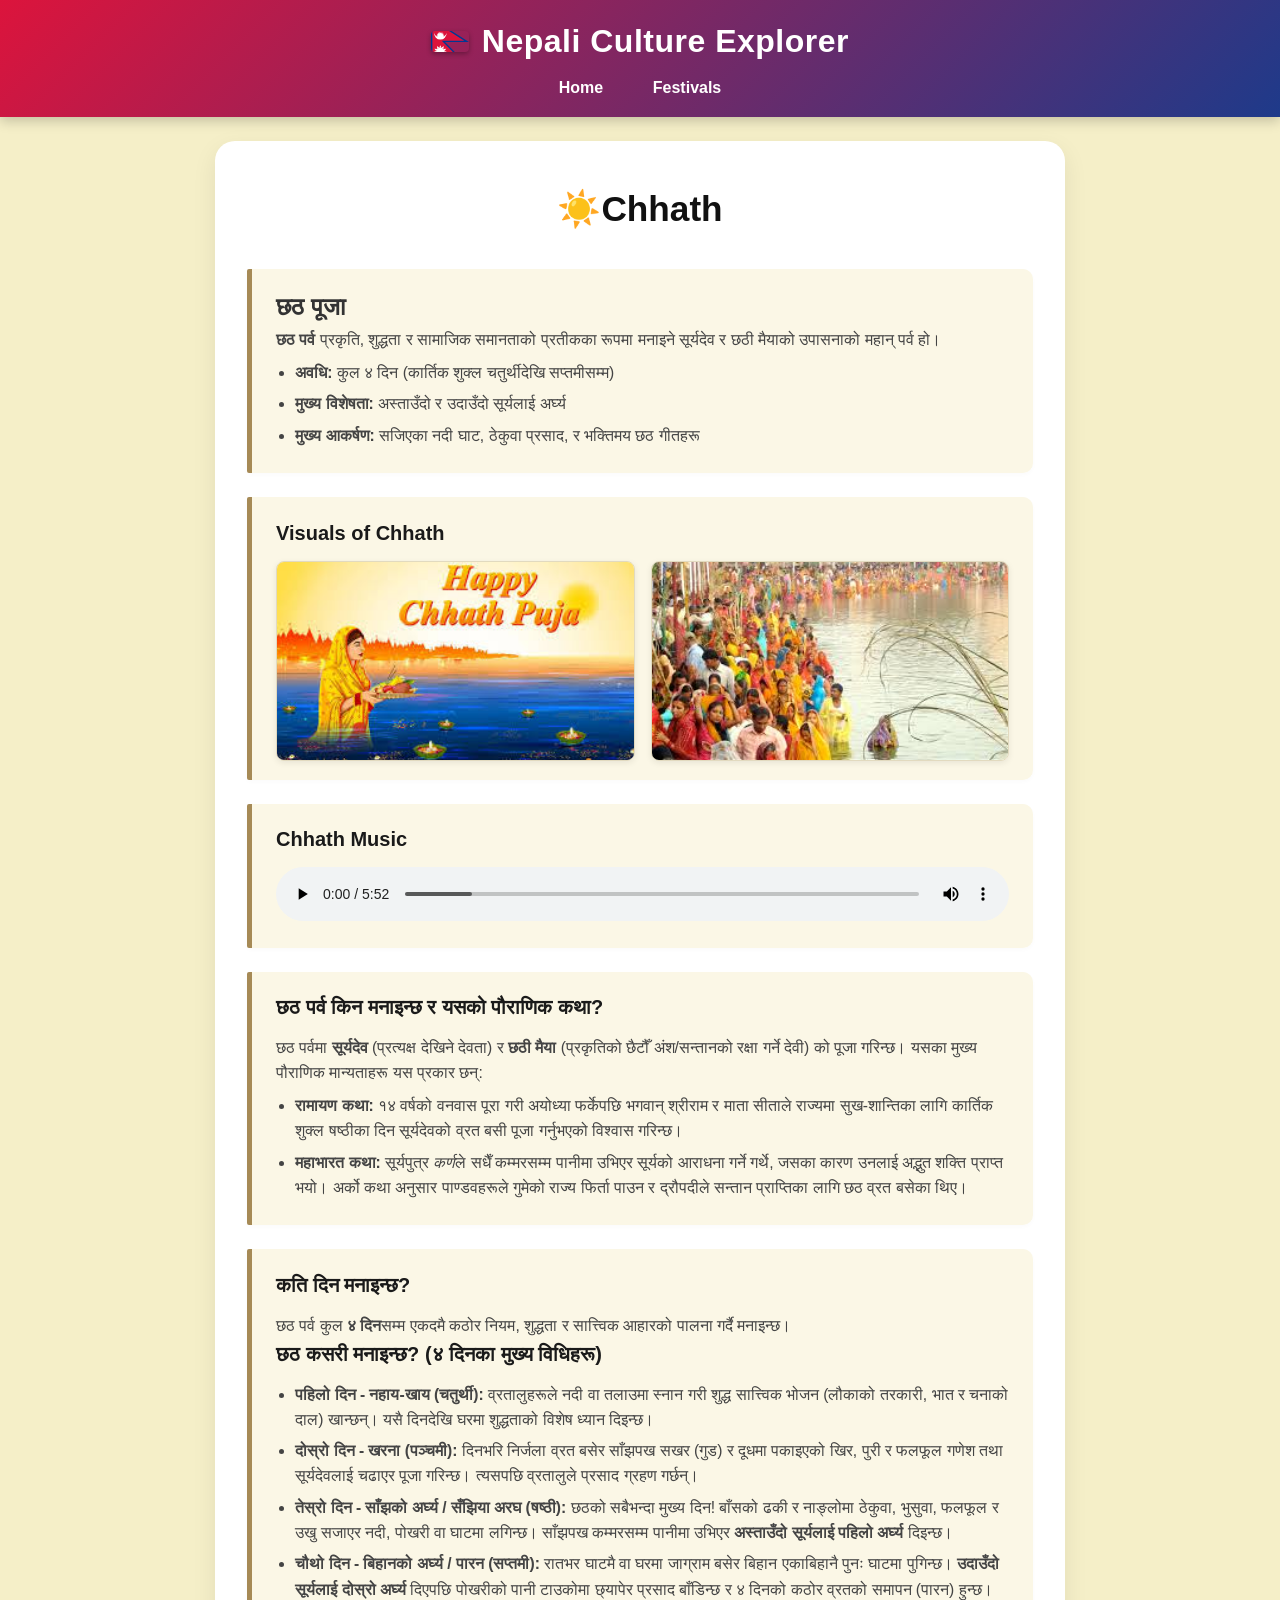
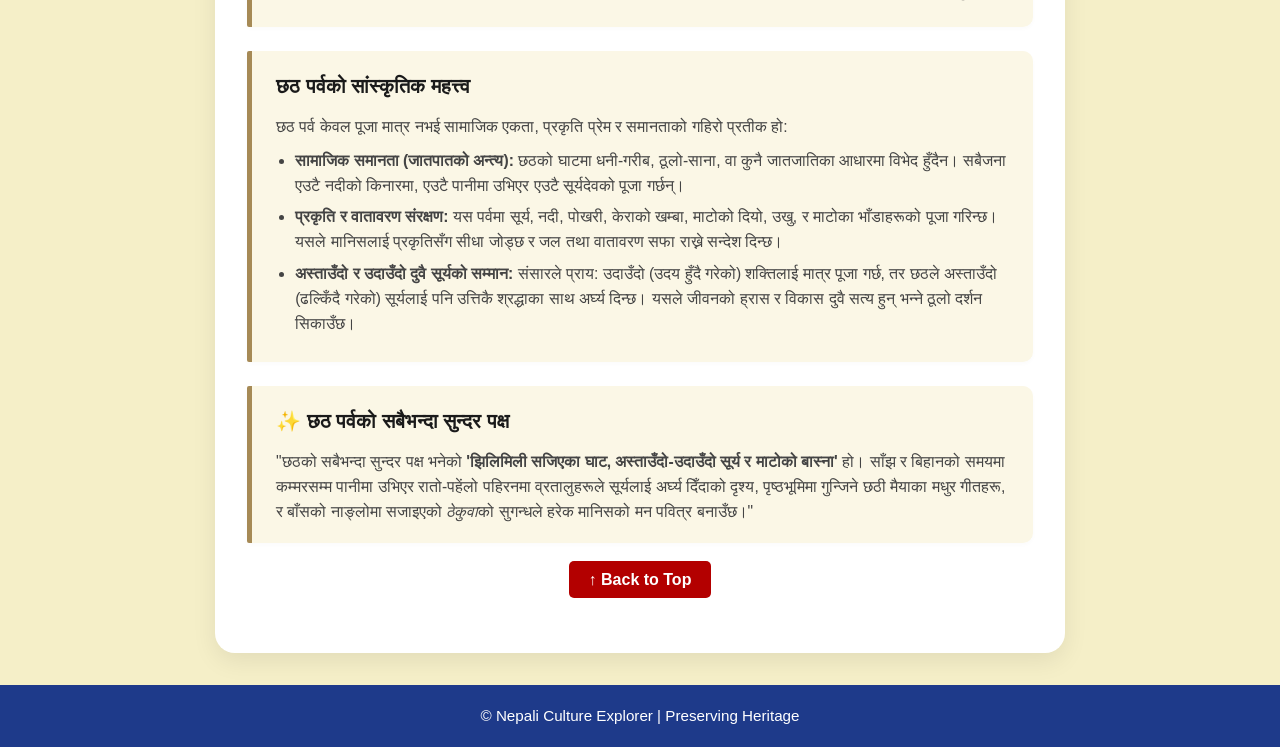
==== pages/chath.html @ 8af504a9 "Initial commit" ====
<!DOCTYPE html>
<html lang="en">
<head>
    <meta charset="UTF-8">
    <meta name="viewport" content="width=device-width, initial-scale=1.0">
    <title>Chhath - Nepali Culture Explorer</title>
    <link rel="stylesheet" href="../styles.css">
</head>
<body>
    <header>
        <h1><img src="../images/flag.svg" class="flag" alt="Nepal Flag"> Nepali Culture Explorer</h1>
        <nav>
            <ul>
                <li><a href="../index.html">Home</a></li>
                <li><a href="../festivals.html">Festivals</a></li>
            </ul>
        </nav>
    </header>
    
    <main class="main-card">
        <h2 class="page-title">☀️Chhath</h2>
        
        <!-- Overview -->
   <div class="content-box overview-card">
    <h2>छठ पूजा</h2>
    <p class="overview-lead">
        <strong>छठ पर्व</strong> प्रकृति, शुद्धता र सामाजिक समानताको प्रतीकका रूपमा मनाइने सूर्यदेव र छठी मैयाको उपासनाको महान् पर्व हो।
    </p>
    <ul class="overview-list">
        <li><strong>अवधि:</strong> कुल ४ दिन (कार्तिक शुक्ल चतुर्थीदेखि सप्तमीसम्म)</li>
        <li><strong>मुख्य विशेषता:</strong> अस्ताउँदो र उदाउँदो सूर्यलाई अर्घ्य</li>
        <li><strong>मुख्य आकर्षण:</strong> सजिएका नदी घाट, ठेकुवा प्रसाद, र भक्तिमय छठ गीतहरू</li>
    </ul>
</div>
        
        <!-- Visuals -->
        <section class="content-box">
            <h3>Visuals of Chhath</h3>
            <style>img {
               width: 100%;
                aspect-ratio: 16 / 9;
                 object-fit: cover;}</style>
            <div class="image-gallery">
                <img src="../images/chath 1.jpeg" width="600" height="400" alt="D sun during Chhath" class="visual-img">
                <img src="../images/chat2.jpeg" width="600" height="400"  alt="Thekua cath offerings" class="visual-img">
            </div>
        </section> 

        <!-- Music -->
        <section class="content-box">
            <h3>Chhath Music</h3>
            <div class="audio-container">
                <audio controls>
                    <source src="../music/chath.mp3" type="audio/mpeg">
                    Your browser does not support the audio element.
                </audio>
            </div>
        </section>

        <!-- Mythology -->
        <section class="content-box">
    <!-- Part 1: Why & Mythology (किन र पौराणिक कथा) -->
    <div class="content-part mythology">
        <h3> छठ पर्व किन मनाइन्छ र यसको पौराणिक कथा?</h3>
        <p>
            छठ पर्वमा <strong>सूर्यदेव</strong> (प्रत्यक्ष देखिने देवता) र <strong>छठी मैया</strong> (प्रकृतिको छैटौँ अंश/सन्तानको रक्षा गर्ने देवी) को पूजा गरिन्छ। यसका मुख्य पौराणिक मान्यताहरू यस प्रकार छन्:
        </p>
        <ul>
            <li><strong>रामायण कथा:</strong> १४ वर्षको वनवास पूरा गरी अयोध्या फर्केपछि भगवान् श्रीराम र माता सीताले राज्यमा सुख-शान्तिका लागि कार्तिक शुक्ल षष्ठीका दिन सूर्यदेवको व्रत बसी पूजा गर्नुभएको विश्वास गरिन्छ।</li>
            <li><strong>महाभारत कथा:</strong> सूर्यपुत्र <em>कर्ण</em>ले सधैँ कम्मरसम्म पानीमा उभिएर सूर्यको आराधना गर्ने गर्थे, जसका कारण उनलाई अद्भुत शक्ति प्राप्त भयो। अर्को कथा अनुसार पाण्डवहरूले गुमेको राज्य फिर्ता पाउन र द्रौपदीले सन्तान प्राप्तिका लागि छठ व्रत बसेका थिए।</li>
        </ul>
    </div>

    <!-- Part 2: Significance (महत्त्व र सन्देश) -->
    
</section>

        <!-- Day-wise Celebrations -->
      <section class="content-box">
    <!-- Part 1: Duration (कति दिन मनाइन्छ?) -->
    <div class="content-part duration-overview">
        <h3>कति दिन मनाइन्छ?</h3>
        <p>
            छठ पर्व कुल <strong>४ दिन</strong>सम्म एकदमै कठोर नियम, शुद्धता र सात्त्विक आहारको पालना गर्दै मनाइन्छ।
        </p>
    </div>

    <!-- Part 2: Day-by-Day Rituals (के-के हुन्छ?) -->
    <div class="content-part daily-events">
        <h3> छठ कसरी मनाइन्छ? (४ दिनका मुख्य विधिहरू)</h3>
        <ul>
            <li>
                <strong>पहिलो दिन - नहाय-खाय (चतुर्थी):</strong> 
                व्रतालुहरूले नदी वा तलाउमा स्नान गरी शुद्ध सात्त्विक भोजन (लौकाको तरकारी, भात र चनाको दाल) खान्छन्। यसै दिनदेखि घरमा शुद्धताको विशेष ध्यान दिइन्छ।
            </li>
            <li>
                <strong>दोस्रो दिन - खरना (पञ्चमी):</strong> 
                दिनभरि निर्जला व्रत बसेर साँझपख सखर (गुड) र दूधमा पकाइएको खिर, पुरी र फलफूल गणेश तथा सूर्यदेवलाई चढाएर पूजा गरिन्छ। त्यसपछि व्रतालुले प्रसाद ग्रहण गर्छन्।
            </li>
            <li>
                <strong>तेस्रो दिन - साँझको अर्घ्य / सँझिया अरघ (षष्ठी):</strong> 
                छठको सबैभन्दा मुख्य दिन! बाँसको ढकी र नाङ्लोमा ठेकुवा, भुसुवा, फलफूल र उखु सजाएर नदी, पोखरी वा घाटमा लगिन्छ। साँझपख कम्मरसम्म पानीमा उभिएर <strong>अस्ताउँदो सूर्यलाई पहिलो अर्घ्य</strong> दिइन्छ।
            </li>
            <li>
                <strong>चौथो दिन - बिहानको अर्घ्य / पारन (सप्तमी):</strong> 
                रातभर घाटमै वा घरमा जाग्राम बसेर बिहान एकाबिहानै पुनः घाटमा पुगिन्छ। <strong>उदाउँदो सूर्यलाई दोस्रो अर्घ्य</strong> दिएपछि पोखरीको पानी टाउकोमा छ्यापेर प्रसाद बाँडिन्छ र ४ दिनको कठोर व्रतको समापन (पारन) हुन्छ।
            </li>
        </ul>
    </div>
</section>

        <!-- Cultural and Social Importance -->
       <section class="content-box">
    <!-- Part 1: Cultural Significance (सांस्कृतिक महत्त्व) -->
    <div class="content-part cultural-significance">
        <h3> छठ पर्वको सांस्कृतिक महत्त्व</h3>
        <p>
            छठ पर्व केवल पूजा मात्र नभई सामाजिक एकता, प्रकृति प्रेम र समानताको गहिरो प्रतीक हो:
        </p>
        <ul>
            <li><strong>सामाजिक समानता (जातपातको अन्त्य):</strong> छठको घाटमा धनी-गरीब, ठूलो-साना, वा कुनै जातजातिका आधारमा विभेद हुँदैन। सबैजना एउटै नदीको किनारमा, एउटै पानीमा उभिएर एउटै सूर्यदेवको पूजा गर्छन्।</li>
            <li><strong>प्रकृति र वातावरण संरक्षण:</strong> यस पर्वमा सूर्य, नदी, पोखरी, केराको खम्बा, माटोको दियो, उखु, र माटोका भाँडाहरूको पूजा गरिन्छ। यसले मानिसलाई प्रकृतिसँग सीधा जोड्छ र जल तथा वातावरण सफा राख्ने सन्देश दिन्छ।</li>
            <li><strong>अस्ताउँदो र उदाउँदो दुवै सूर्यको सम्मान:</strong> संसारले प्राय: उदाउँदो (उदय हुँदै गरेको) शक्तिलाई मात्र पूजा गर्छ, तर छठले अस्ताउँदो (ढल्किँदै गरेको) सूर्यलाई पनि उत्तिकै श्रद्धाका साथ अर्घ्य दिन्छ। यसले जीवनको ह्रास र विकास दुवै सत्य हुन् भन्ने ठूलो दर्शन सिकाउँछ।</li>
        </ul>
    </div></section>
 <section class="content-box">
    <!-- Part 2: Most Beautiful Part (सबैभन्दा सुन्दर पक्ष) -->
    <div class="content-part beautiful-part">
        <h3>✨  छठ पर्वको सबैभन्दा सुन्दर पक्ष</h3>
        <p class="quote-text">
            "छठको सबैभन्दा सुन्दर पक्ष भनेको <strong>'झिलिमिली सजिएका घाट, अस्ताउँदो-उदाउँदो सूर्य र माटोको बास्ना'</strong> हो। साँझ र बिहानको समयमा कम्मरसम्म पानीमा उभिएर रातो-पहेंलो पहिरनमा व्रतालुहरूले सूर्यलाई अर्घ्य दिँदाको दृश्य, पृष्ठभूमिमा गुन्जिने छठी मैयाका मधुर गीतहरू, र बाँसको नाङ्लोमा सजाइएको <em>ठेकुवा</em>को सुगन्धले हरेक मानिसको मन पवित्र बनाउँछ।"
        </p>
    </div>
</section>
<!-- Simple Back to Top Button -->
<div style="text-align: center; margin: 20px 0;">
    <a href="#" style="padding: 10px 20px; background: #b30000; color: white; text-decoration: none; border-radius: 5px; font-weight: bold;">
        ↑ Back to Top
    </a>
</div>
    </main>
    <footer>
        <p>© Nepali Culture Explorer | Preserving Heritage</p>
    </footer>
    
    <script src="../script.js"></script>
</body>
</html>
---- styles.css ----
* {
  margin: 0;
  padding: 0;
  box-sizing: border-box;
}

body {
  font-family: 'Arial', sans-serif;
  line-height: 1.6;
  color: #333333;
  background-color:#f5efc8 ;
  min-height: 100vh;
}

body::before {
  content: "";
  position: fixed;
  top: 0; 
  left: 0; 
  width: 100%; 
  height: 100%;
  background-image: url('https://www.transparenttextures.com/patterns/bright-squares.png');
  opacity: 0.08;
  pointer-events: none;
  z-index: -1;
}

/* --- HEADER --- */
header {
  background: linear-gradient(135deg, #dc143c, #1e3a8a);
  color: #ffffff;
  padding: 1rem 2rem;
  box-shadow: 0 4px 12px rgba(0, 0, 0, 0.2);
  position: sticky;
  top: 0;
  z-index: 1000;
  display: flex;
  flex-direction: column;
  align-items: center;
  justify-content: center;
  gap: 0.5rem;
}

header h1 {
  display: flex;
  align-items: center;
  justify-content: center;
  gap: 0.8rem;
  font-size: 2rem;
  letter-spacing: 0.5px;
}

header img.flag {
  width: 38px;
  height: auto;
  border-radius: 4px;
  box-shadow: 0 2px 5px rgba(0, 0, 0, 0.3);
  transition: transform 0.3s ease;
}

header img.flag:hover {
  transform: rotate(-10deg) scale(1.08);
}

nav ul {
  list-style: none;
  display: flex;
  justify-content: center;
  gap: 1.5rem;
}

nav a {
  color: #ffffff;
  text-decoration: none;
  font-weight: bold;
  padding: 0.4rem 0.8rem;
  border-radius: 6px;
  position: relative;
  transition: all 0.3s ease;
}

nav a:hover {
  background: rgba(255, 255, 255, 0.2);
}

nav a::after {
  content: "";
  position: absolute;
  bottom: -4px;
  left: 0;
  width: 0;
  height: 2px;
  background: #ffd700;
  transition: width 0.3s ease;
}

nav a:hover::after {
  width: 100%;
}

/* --- MAIN CONTAINER --- */
main {
  max-width: 1000px;
  margin: 0 auto;
  padding: 2.5rem 1rem;
}

/* --- HOME PAGE HERO CARD --- */
.welcome {
  background: linear-gradient(135deg, rgba(220, 20, 60, 0.85), rgba(30, 58, 138, 0.85)),
              url('https://images.unsplash.com/photo-1578662996442-48f60103fc96?auto=format&fit=crop&w=1600&q=80') center/cover no-repeat;
  color: #ffffff;
  padding: 4rem 2rem;
  text-align: center;
  border-radius: 16px;
  box-shadow: 0 10px 25px rgba(0, 0, 0, 0.2);
}

.welcome h2 {
  font-size: 2.2rem;
  margin-bottom: 1rem;
  text-shadow: 2px 2px 6px rgba(0, 0, 0, 0.6);
}

.welcome p {
  font-size: 1.15rem;
  margin-bottom: 2rem;
  max-width: 700px;
  margin-left: auto;
  margin-right: auto;
}

/* --- FESTIVALS PAGE CARD --- */
.festivals-card {
  background: linear-gradient(135deg, rgba(220, 20, 60, 0.88), rgba(30, 58, 138, 0.88));
  color: #ffffff;
  padding: 3.5rem 2.5rem;
  text-align: center;
  border-radius: 16px;
  box-shadow: 0 10px 25px rgba(0, 0, 0, 0.2);
}

.festivals-card h2 {
  font-size: 2.2rem;
  margin-bottom: 0.8rem;
  text-shadow: 2px 2px 6px rgba(0, 0, 0, 0.6);
}

.festivals-card p {
  font-size: 1.15rem;
  margin-bottom: 2.5rem;
  color: #f8f9fa;
  max-width: 700px;
  margin-left: auto;
  margin-right: auto;
}

/* Grid & Button Styles */
.festival-grid {
  display: grid;
  grid-template-columns: repeat(2, 1fr);
  gap: 1.2rem;
  max-width: 750px;
  margin: 0 auto;
}

.festival-column {
  display: flex;
  flex-direction: column;
  gap: 1rem;
}

.cta-button{
  
  background: #1e3a8a;
  backdrop-filter: blur(10px);
  -webkit-backdrop-filter: blur(10px);
  border: 1px solid rgba(255, 255, 255, 0.18);
  border-radius: 50px;
  color:#ffd700;
  font-weight: 600;
  font-size: 16px;
  padding: 12px 24px;
  transition: all 0.3s ease;
  cursor: pointer;
  box-shadow: inset 0 1px 1px rgba(255, 255, 255, 0.1);
 text-decoration :none;
 
}

.cta-button:hover {
  background: rgba(255, 255, 255, 0.15);
  border-color: rgba(255, 255, 255, 0.3);
  box-shadow: 0 4px 15px rgba(0, 0, 0, 0.2);
  transform: translateY(-2px);
}
/* =========================================================
   INDIVIDUAL FESTIVAL DETAILS PAGE (DASHAIN, TIHAR, BUDDHA JAYANTI, ETC.)
   ========================================================= */

/* Central Main Card Container */
.main-card {
  max-width: 850px;
  margin: 1.5rem auto;
  background-color: #ffffff;
  border-radius: 20px;
  padding: 2.5rem 2rem;
  box-shadow: 0 8px 24px rgba(0, 0, 0, 0.08);
}

/* Title for Individual Festival */
.page-title {
  text-align: center;
  font-size: 2.2rem;
  font-weight: bold;
  margin-top: 0;
  margin-bottom: 2rem;
  color: #111111;
}

/* Inner Cream Box with Left Border Accent */
.content-box {
  background-color: #fbf7e6; /* Warm cream background */
  border-left: 5px solid #a68a56; /* Golden/Tan left border */
  padding: 1.2rem 1.5rem;
  margin-bottom: 1.5rem;
  border-radius: 2px 10px 10px 2px;
  box-shadow: 0 2px 5px rgba(0, 0, 0, 0.02);
}

.content-box h3 {
  margin-top: 0;
  margin-bottom: 0.75rem;
  font-size: 1.25rem;
  color: #1a1a1a;
  font-weight: bold;
}

.content-box p {
  font-size: 0.98rem;
  color: #444444;
  line-height: 1.6;
  margin-bottom: 0.5rem;
}

.content-box p:last-child {
  margin-bottom: 0;
}

.content-box ul, 
.content-box ol {
  padding-left: 1.2rem;
  color: #444444;
  font-size: 0.98rem;
}

.content-box li {
  margin-bottom: 0.4rem;
}

/* Visual Gallery Layout */
.image-gallery {
  display: flex;
  gap: 1rem;
  margin-top: 0.5rem;
  flex-wrap:nowrap;
}

.visual-img {
  width: calc(50% - 0.5rem);
  flex: 1 1 48%;
  box-sizing: border-box;    
  height: 200px;
  object-fit: cover;
  border-radius: 8px;
  border: 1px solid #e2dabf;
  box-shadow: 0 2px 6px rgba(0, 0, 0, 0.08);
}

/* Audio Player Container */
.audio-container {
  margin-top: 0.5rem;
}

.audio-container audio {
  width: 100%;
  border-radius: 8px;
  outline: none;
}

/* Feature List Inside Content Box */
.feature-list {
  list-style: none;
  padding-left: 0;
  margin-top: 0.8rem;
}

.feature-list li {
  position: relative;
  padding-left: 1.8rem;
  margin-bottom: 0.8rem;
  font-size: 1.08rem;
  line-height: 1.6;
}

.feature-list li::before {
  content: "🌸";
  position: absolute;
  left: 0;
  top: 0;
  font-size: 1rem;
}

/* Centered Button Wrapper */
.cta-wrapper {
  text-align: center;
  margin-top: 2.5rem;
  padding-top: 1.5rem;
  border-top: 1px solid #fdf6e3;
}

/* --- FOOTER --- */
footer {
  background: #1e3a8a;
  color: #ffffff;
  text-align: center;
  padding: 1.2rem;
  margin-top: 2rem;
  font-size: 0.95rem;
}

footer a {
  color: #ffd700;
  text-decoration: none;
  font-weight: bold;
}

footer a:hover {
  color: #ffffff;
}

/* --- MOBILE RESPONSIVE --- */
@media (max-width: 768px) {
  header h1 {
    font-size: 1.5rem;
  }
  
  .festival-grid {
    grid-template-columns: 1fr;
  }
  
  .welcome, .festivals-card {
    padding: 2.5rem 1.2rem;
  }

  .main-card {
    padding: 1.5rem 1rem;
    margin: 1rem;
  }

  .image-gallery {
    flex-direction: column;
  }

  .visual-img {
    width: 100%;
    height: 180px;
  }
}
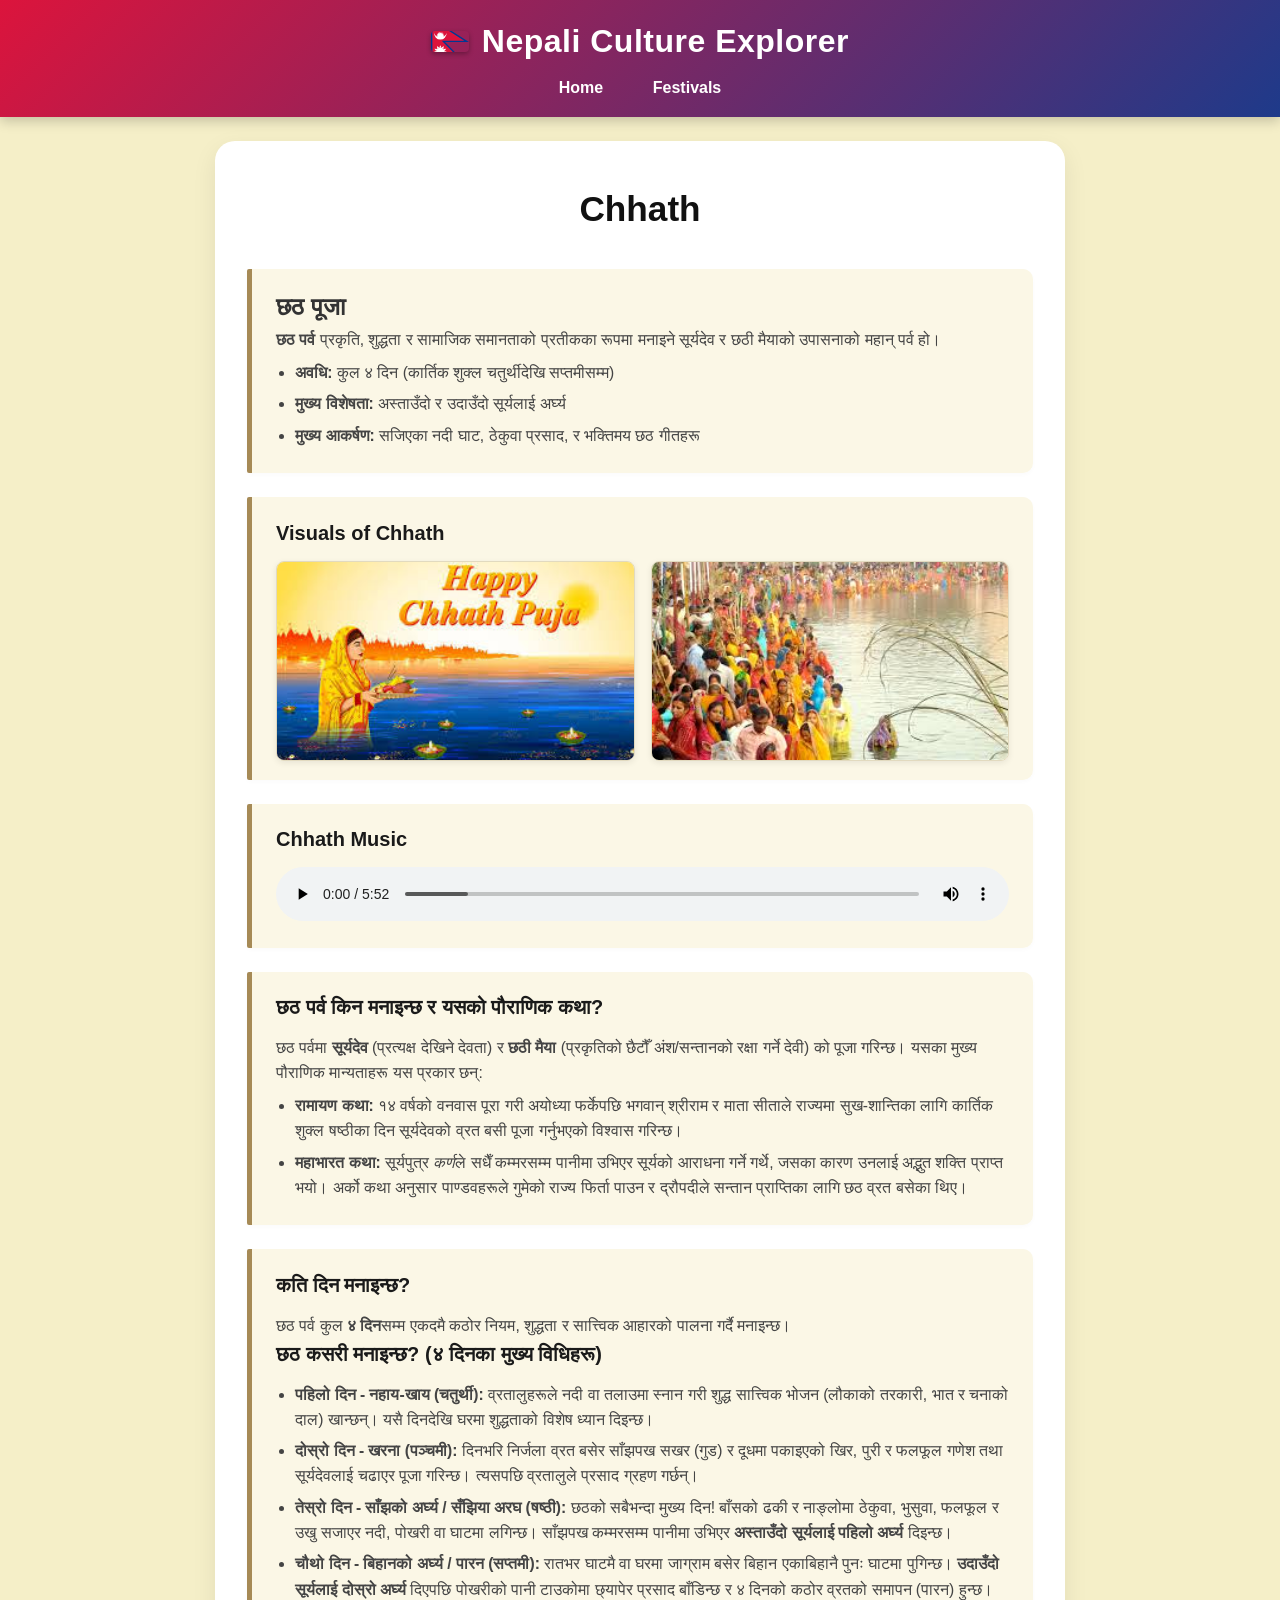
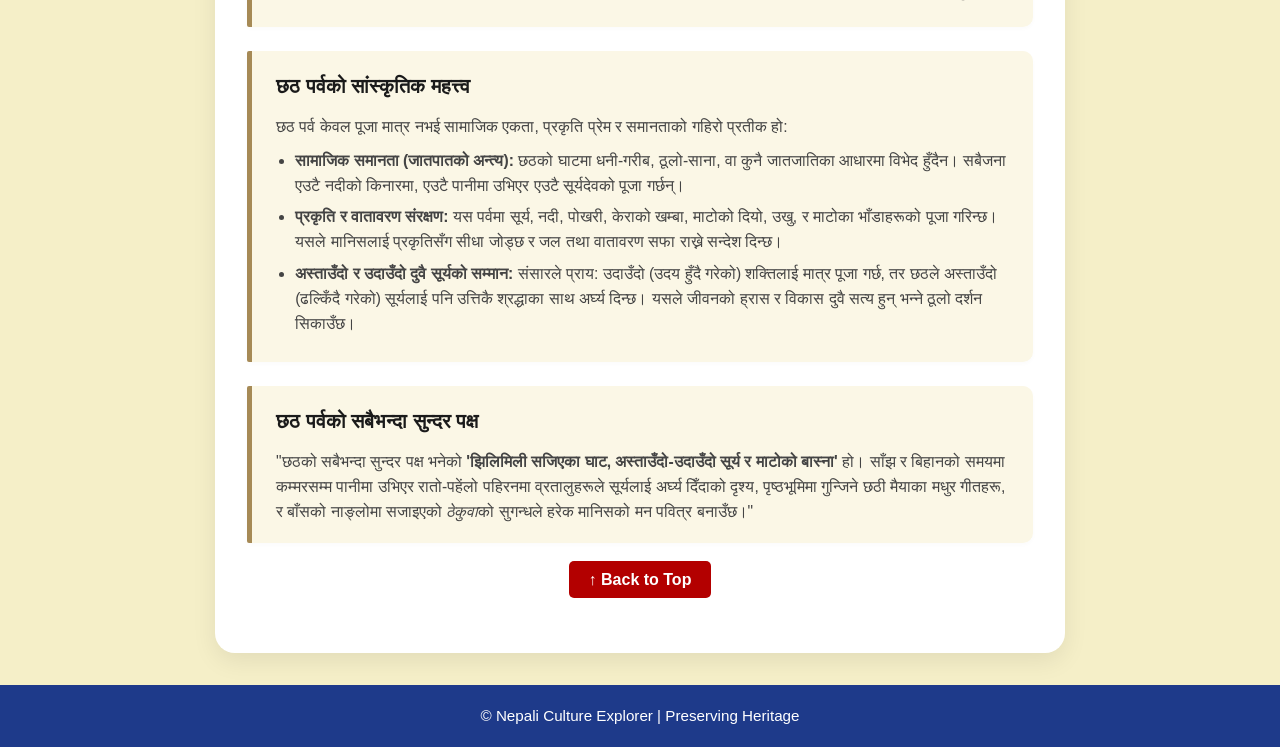
==== commit 42ca5b68: "Remove emojis from Chhath page headings" ====
--- a/pages/chath.html
+++ b/pages/chath.html
@@ -18,7 +18,7 @@
     </header>
     
     <main class="main-card">
-        <h2 class="page-title">☀️Chhath</h2>
+        <h2 class="page-title">Chhath</h2>
         
         <!-- Overview -->
    <div class="content-box overview-card">
@@ -126,7 +126,7 @@
  <section class="content-box">
     <!-- Part 2: Most Beautiful Part (सबैभन्दा सुन्दर पक्ष) -->
     <div class="content-part beautiful-part">
-        <h3>✨  छठ पर्वको सबैभन्दा सुन्दर पक्ष</h3>
+        <h3> छठ पर्वको सबैभन्दा सुन्दर पक्ष</h3>
         <p class="quote-text">
             "छठको सबैभन्दा सुन्दर पक्ष भनेको <strong>'झिलिमिली सजिएका घाट, अस्ताउँदो-उदाउँदो सूर्य र माटोको बास्ना'</strong> हो। साँझ र बिहानको समयमा कम्मरसम्म पानीमा उभिएर रातो-पहेंलो पहिरनमा व्रतालुहरूले सूर्यलाई अर्घ्य दिँदाको दृश्य, पृष्ठभूमिमा गुन्जिने छठी मैयाका मधुर गीतहरू, र बाँसको नाङ्लोमा सजाइएको <em>ठेकुवा</em>को सुगन्धले हरेक मानिसको मन पवित्र बनाउँछ।"
         </p>
@@ -145,4 +145,4 @@
     
     <script src="../script.js"></script>
 </body>
-</html>+</html>
